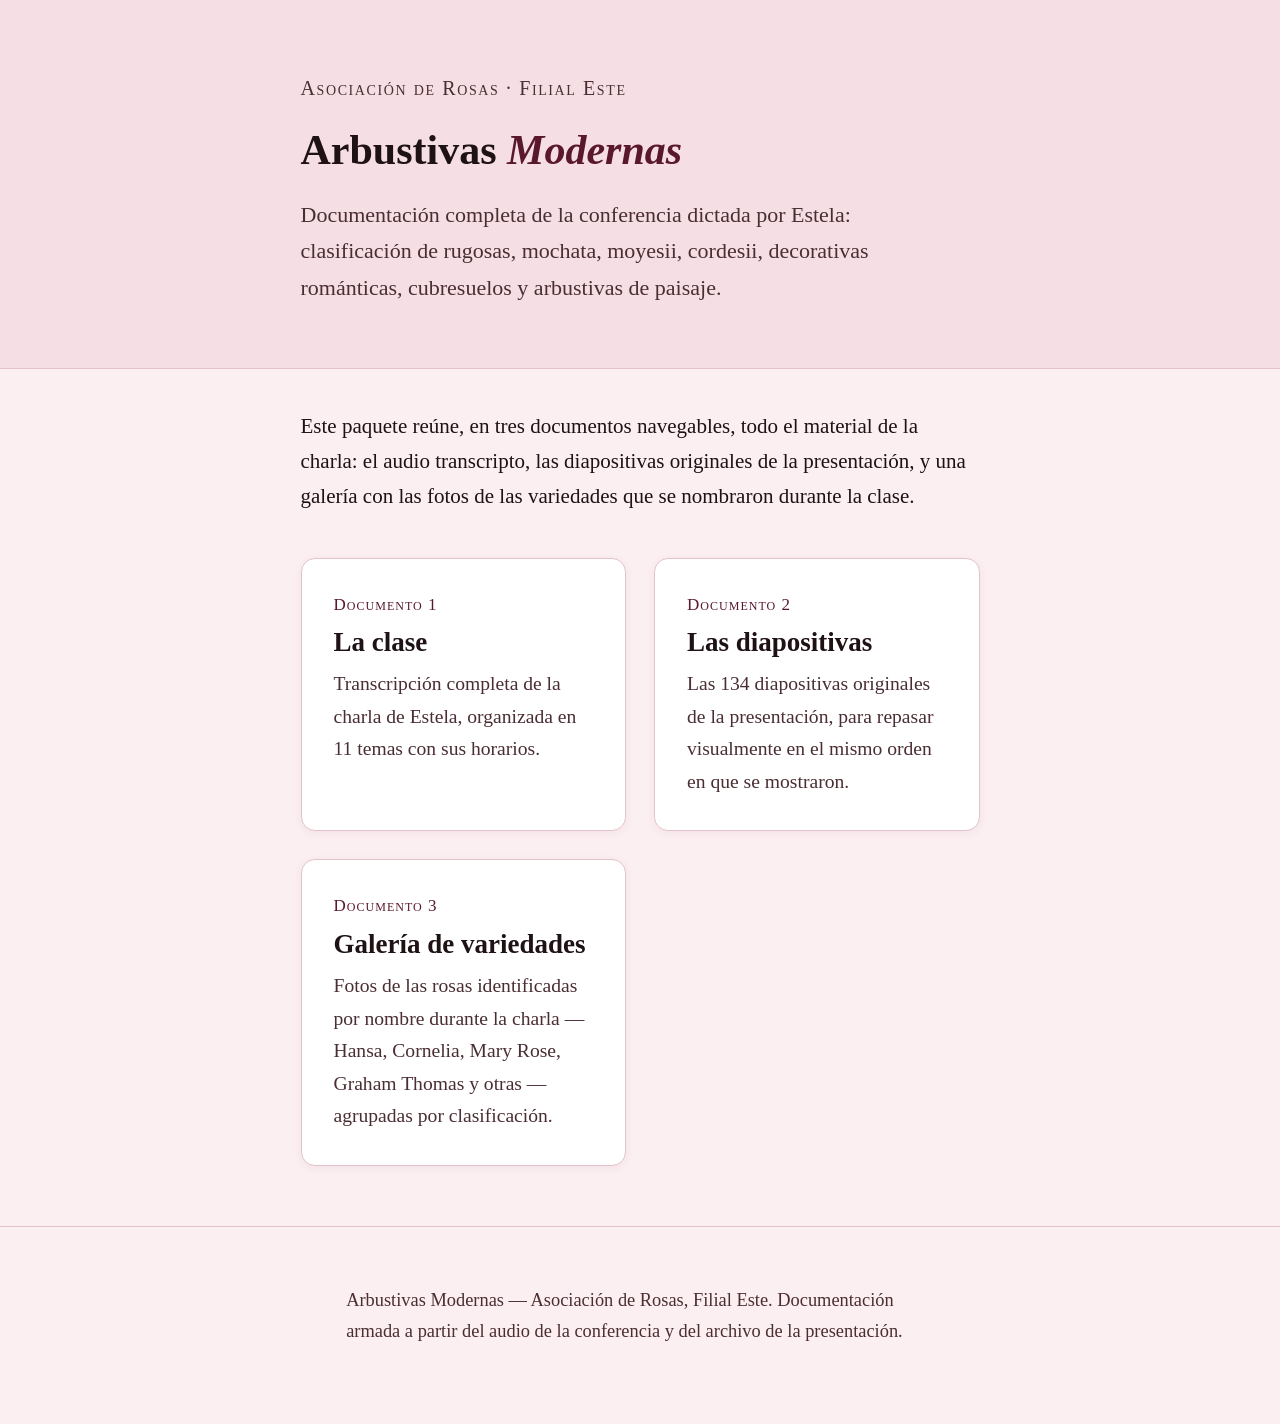
==== index.html @ 20c44b76 "Documentación Arbustivas Modernas — clase, diapositivas y galería Co-Authored-By: Claude Sonnet 5 <n" ====
<!doctype html>
<html lang="es">
<head>
<meta charset="utf-8">
<meta name="viewport" content="width=device-width, initial-scale=1">
<meta name="robots" content="noindex, nofollow">
<title>Arbustivas Modernas — Asociación de Rosas, Filial Este</title>
<meta name="description" content="Documentación completa de la conferencia sobre Arbustivas Modernas dictada por Estela: clase, diapositivas y galería de variedades.">
<link rel="stylesheet" href="assets/style.css">
</head>
<body>

<header class="hero">
  <div class="envoltorio">
    <p class="eyebrow">Asociación de Rosas · Filial Este</p>
    <h1>Arbustivas <em>Modernas</em></h1>
    <p class="bajada">Documentación completa de la conferencia dictada por Estela: clasificación de
    rugosas, mochata, moyesii, cordesii, decorativas románticas, cubresuelos y arbustivas de paisaje.</p>
  </div>
</header>

<main class="envoltorio">

  <p style="margin-top:2rem">Este paquete reúne, en tres documentos navegables, todo el material de la
  charla: el audio transcripto, las diapositivas originales de la presentación, y una
  galería con las fotos de las variedades que se nombraron durante la clase.</p>

  <div class="tarjetas">
    <a class="tarjeta" href="clase.html">
      <p class="num">Documento 1</p>
      <h2>La clase</h2>
      <p>Transcripción completa de la charla de Estela, organizada en 11 temas con sus horarios.</p>
    </a>
    <a class="tarjeta" href="presentacion.html">
      <p class="num">Documento 2</p>
      <h2>Las diapositivas</h2>
      <p>Las 134 diapositivas originales de la presentación, para repasar visualmente en el mismo
      orden en que se mostraron.</p>
    </a>
    <a class="tarjeta" href="galeria.html">
      <p class="num">Documento 3</p>
      <h2>Galería de variedades</h2>
      <p>Fotos de las rosas identificadas por nombre durante la charla — Hansa, Cornelia, Mary
      Rose, Graham Thomas y otras — agrupadas por clasificación.</p>
    </a>
  </div>

</main>

<footer class="pie">
  <div class="envoltorio">
    <p>Arbustivas Modernas — Asociación de Rosas, Filial Este. Documentación armada a partir del
    audio de la conferencia y del archivo de la presentación.</p>
  </div>
</footer>

</body>
</html>
---- assets/style.css ----
/* Arbustivas Modernas — hoja de estilos compartida
   Paleta y convenciones de accesibilidad heredadas del paquete de la
   Filial Este para público de 60 a 90 años: contraste verificado AAA,
   tipografía grande, sin dependencias externas (funciona sin internet). */

:root{
  --tinta:#1E1215;
  --tinta-suave:#4A2E33;
  --papel:#FCEFF1;
  --papel-hondo:#F6DFE4;
  --papel-card:#FFFFFF;
  --bordo:#5A182C;
  --follaje:#2E4B27;
  --linea:#E3C3CB;
  --medida:70ch;
  --radio:14px;
}

*{box-sizing:border-box}

html{font-size:20px}

body{
  margin:0;
  background:var(--papel);
  color:var(--tinta);
  font-family:Georgia,'Palatino Linotype','Book Antiqua',serif;
  font-size:1.05rem;
  line-height:1.66;
  -webkit-font-smoothing:antialiased;
}

h1,h2,h3,h4{
  font-family:Georgia,'Palatino Linotype',serif;
  font-weight:700;
  line-height:1.2;
  color:var(--tinta);
  margin:0 0 .5em;
}

a{color:var(--bordo)}
a:hover,a:focus-visible{color:var(--tinta)}
a:focus-visible,button:focus-visible{outline:3px solid var(--bordo);outline-offset:2px}

.envoltorio{
  max-width:var(--medida);
  margin:0 auto;
  padding:0 1.4rem;
}

.envoltorio-ancho{
  max-width:1200px;
  margin:0 auto;
  padding:0 1.4rem;
}

/* ---------- encabezado / eyebrow ---------- */
.eyebrow{
  font-family:Georgia,serif;
  font-variant:small-caps;
  letter-spacing:.08em;
  font-size:1rem;
  color:var(--tinta-suave);
}

header.hero{
  background:var(--papel-hondo);
  border-bottom:1px solid var(--linea);
  padding:2.6rem 0 2rem;
}

header.hero h1{font-size:2.1rem}
header.hero h1 em{font-style:italic;color:var(--bordo)}
header.hero .bajada{max-width:60ch;color:var(--tinta-suave);font-size:1.1rem;margin-top:.6rem}

/* ---------- navegación ---------- */
nav.migas{font-size:.92rem;padding:1rem 0;color:var(--tinta-suave)}
nav.migas a{text-decoration:none}
nav.migas a:hover{text-decoration:underline}

.volver{
  display:inline-block;margin:2rem 0;
  font-size:.95rem;text-decoration:none;
  border:1px solid var(--linea);border-radius:999px;
  padding:.5rem 1.1rem;color:var(--bordo);
}
.volver:hover{background:var(--papel-hondo)}

/* ---------- tarjetas de índice (index.html) ---------- */
.tarjetas{
  display:grid;grid-template-columns:repeat(auto-fit,minmax(240px,1fr));
  gap:1.4rem;margin:2.2rem 0;
}
.tarjeta{
  background:var(--papel-card);
  border:1px solid var(--linea);
  border-radius:var(--radio);
  padding:1.6rem;
  text-decoration:none;
  color:var(--tinta);
  display:block;
  box-shadow:0 2px 10px rgba(90,24,44,.06);
  transition:transform .15s ease, box-shadow .15s ease;
}
.tarjeta:hover,.tarjeta:focus-visible{
  transform:translateY(-3px);
  box-shadow:0 8px 22px rgba(90,24,44,.14);
  color:var(--tinta);
}
.tarjeta .num{
  font-size:.85rem;color:var(--bordo);font-variant:small-caps;letter-spacing:.06em;
}
.tarjeta h2{font-size:1.35rem;margin:.35rem 0 .5rem}
.tarjeta p{margin:0;color:var(--tinta-suave);font-size:.98rem}

/* ---------- tabla de contenidos (clase.html) ---------- */
.indice{
  background:var(--papel-card);
  border:1px solid var(--linea);
  border-radius:var(--radio);
  padding:1.4rem 1.6rem;
  margin:2rem 0;
}
.indice h2{font-size:1.05rem;font-variant:small-caps;letter-spacing:.05em;color:var(--tinta-suave);margin-bottom:.8rem}
.indice ol{margin:0;padding-left:1.3rem}
.indice li{margin:.35rem 0}
.indice a{text-decoration:none}
.indice a:hover{text-decoration:underline}

/* ---------- secciones de la clase ---------- */
section.tema{
  padding:2.4rem 0;
  border-top:1px solid var(--linea);
}
section.tema:first-of-type{border-top:none}
.tema .rango{
  font-size:.92rem;color:var(--tinta-suave);font-variant:small-caps;letter-spacing:.04em;
}
.tema h2{font-size:1.6rem;margin-top:.2rem}
.tema ul{padding-left:1.3rem}
.tema li{margin:.4rem 0}
.tema p{margin:0 0 1rem}

.nota{
  background:var(--papel-hondo);
  border-left:4px solid var(--bordo);
  border-radius:6px;
  padding:1.1rem 1.3rem;
  font-size:.98rem;
  color:var(--tinta-suave);
  margin:1.6rem 0;
}

/* ---------- fotos dentro de la clase ---------- */
.fotos-tema{
  display:grid;grid-template-columns:repeat(auto-fit,minmax(150px,1fr));
  gap:.9rem;margin:1.4rem 0 1.8rem;
}
.foto-card{text-align:center;text-decoration:none;color:var(--tinta)}
.foto-card img{
  width:100%;aspect-ratio:4/3;object-fit:cover;
  border-radius:10px;border:1px solid var(--linea);
  display:block;
}
.foto-card span{
  display:block;margin-top:.4rem;font-size:.88rem;color:var(--tinta-suave);
  font-variant:small-caps;letter-spacing:.03em;
}
.foto-card:hover img{border-color:var(--bordo)}

/* ---------- galería (galeria.html) ---------- */
.grupo-galeria{margin:2.6rem 0}
.grupo-galeria h2{font-size:1.4rem;border-bottom:1px solid var(--linea);padding-bottom:.5rem}
.grid-galeria{
  display:grid;grid-template-columns:repeat(auto-fill,minmax(220px,1fr));
  gap:1.2rem;margin-top:1.2rem;
}
.item-galeria{
  background:var(--papel-card);border:1px solid var(--linea);border-radius:var(--radio);
  overflow:hidden;text-decoration:none;color:var(--tinta);
}
.item-galeria img{width:100%;aspect-ratio:1/1;object-fit:cover;display:block}
.item-galeria figcaption{padding:.7rem .9rem}
.item-galeria .nombre{font-weight:700;font-size:1.02rem}
.item-galeria .detalle{display:block;font-size:.85rem;color:var(--tinta-suave);margin-top:.15rem}

/* ---------- visor de diapositivas (presentacion.html) ---------- */
.grid-slides{
  display:grid;grid-template-columns:repeat(auto-fill,minmax(160px,1fr));
  gap:.8rem;margin:2rem 0;
}
.mini-slide{
  border:1px solid var(--linea);border-radius:10px;overflow:hidden;
  cursor:zoom-in;background:var(--papel-card);position:relative;
}
.mini-slide img{width:100%;display:block;aspect-ratio:16/9;object-fit:cover}
.mini-slide .n{
  position:absolute;bottom:0;right:0;background:rgba(30,18,21,.72);color:#fff;
  font-size:.72rem;padding:2px 7px;border-top-left-radius:8px;
}
.mini-slide:hover,.mini-slide:focus-visible{outline:2px solid var(--bordo)}

.visor-fondo{
  position:fixed;inset:0;background:rgba(20,10,12,.92);
  display:none;align-items:center;justify-content:center;z-index:50;
  flex-direction:column;
}
.visor-fondo.activo{display:flex}
.visor-fondo img{max-width:92vw;max-height:80vh;border-radius:6px;box-shadow:0 20px 60px rgba(0,0,0,.5)}
.visor-pie{color:#F6DFE4;margin-top:1rem;font-size:1rem;text-align:center}
.visor-cerrar,.visor-flecha{
  position:absolute;background:transparent;border:2px solid #F6DFE4;color:#F6DFE4;
  border-radius:999px;width:48px;height:48px;font-size:1.4rem;cursor:pointer;
}
.visor-cerrar{top:20px;right:24px}
.visor-flecha.izq{left:20px;top:50%;transform:translateY(-50%)}
.visor-flecha.der{right:20px;top:50%;transform:translateY(-50%)}
.visor-cerrar:hover,.visor-flecha:hover{background:#F6DFE4;color:var(--tinta)}

footer.pie{
  border-top:1px solid var(--linea);
  margin-top:3rem;padding:2rem 0 3rem;
  color:var(--tinta-suave);font-size:.92rem;
}

@media (max-width:640px){
  html{font-size:19px}
  header.hero{padding:2rem 0 1.6rem}
  header.hero h1{font-size:1.7rem}
}
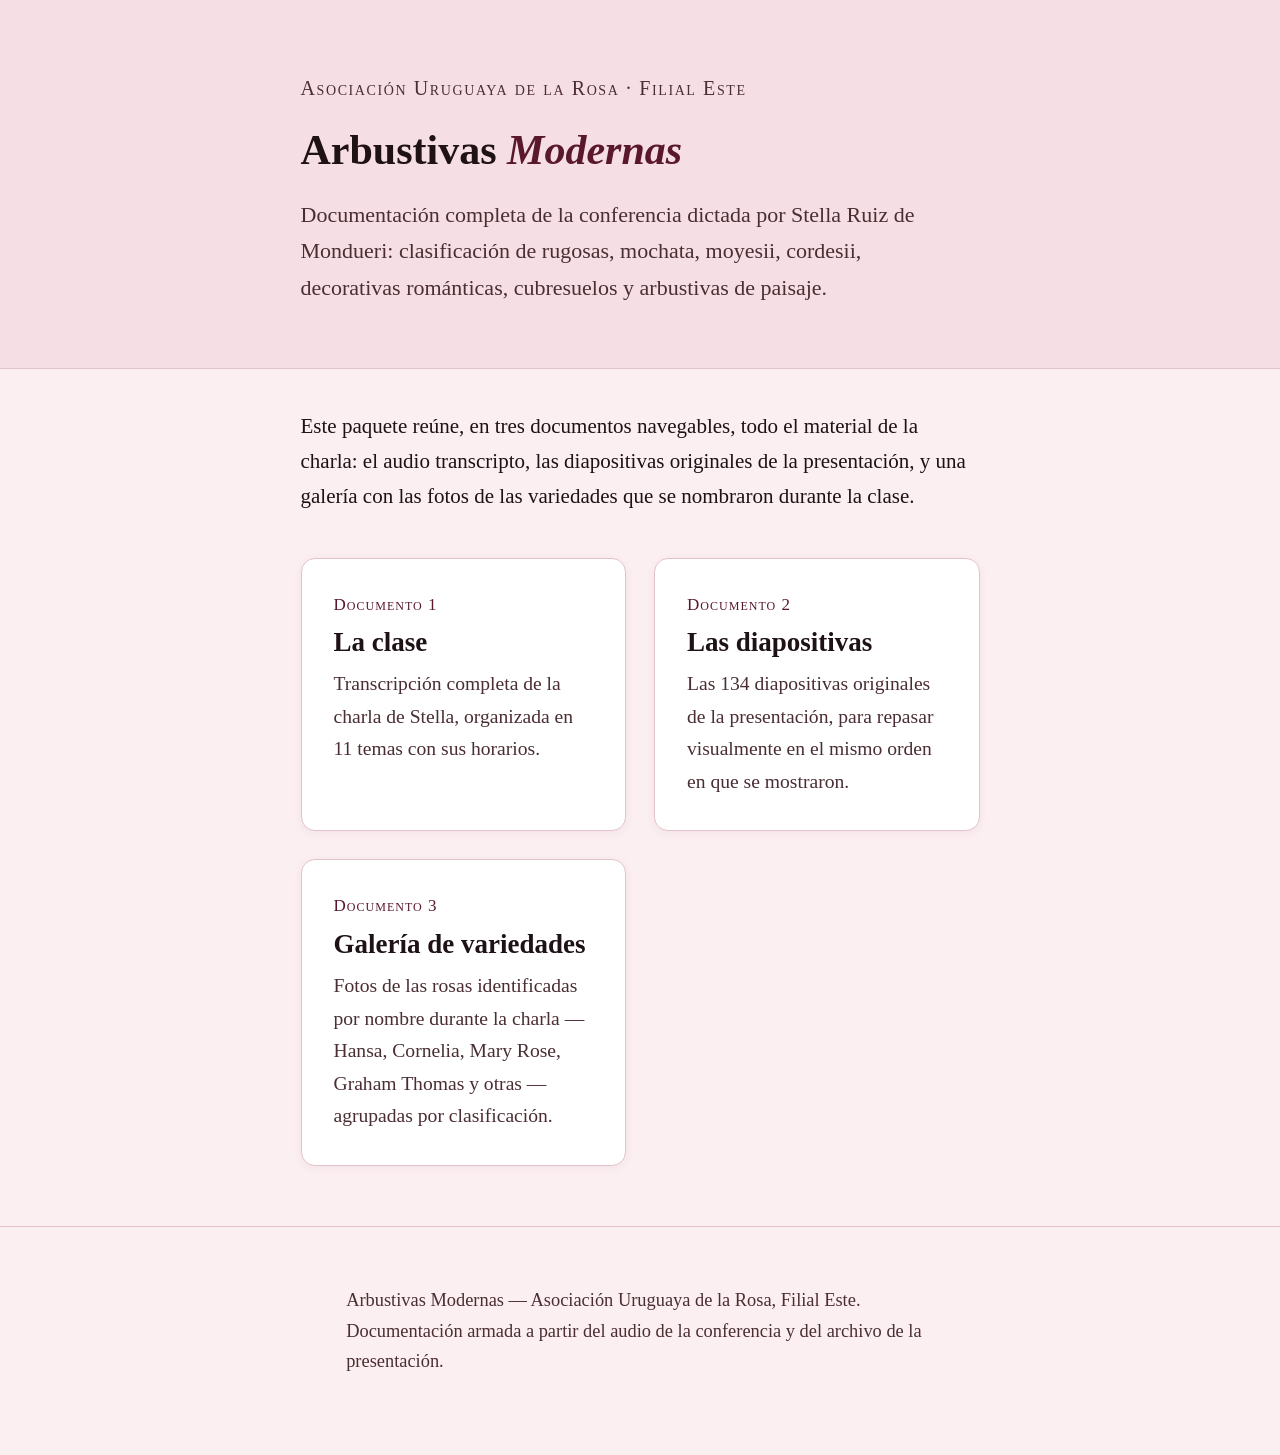
==== commit 341cbc37: "Corregir nombre de la disertante y de la asociación Stella Ruiz de Mondueri (no "Estela") y Asociaci" ====
--- a/index.html
+++ b/index.html
@@ -4,18 +4,19 @@
 <meta charset="utf-8">
 <meta name="viewport" content="width=device-width, initial-scale=1">
 <meta name="robots" content="noindex, nofollow">
-<title>Arbustivas Modernas — Asociación de Rosas, Filial Este</title>
-<meta name="description" content="Documentación completa de la conferencia sobre Arbustivas Modernas dictada por Estela: clase, diapositivas y galería de variedades.">
+<title>Arbustivas Modernas — Asociación Uruguaya de la Rosa, Filial Este</title>
+<meta name="description" content="Documentación completa de la conferencia sobre Arbustivas Modernas dictada por Stella: clase, diapositivas y galería de variedades.">
 <link rel="stylesheet" href="assets/style.css">
 </head>
 <body>
 
 <header class="hero">
   <div class="envoltorio">
-    <p class="eyebrow">Asociación de Rosas · Filial Este</p>
+    <p class="eyebrow">Asociación Uruguaya de la Rosa · Filial Este</p>
     <h1>Arbustivas <em>Modernas</em></h1>
-    <p class="bajada">Documentación completa de la conferencia dictada por Estela: clasificación de
-    rugosas, mochata, moyesii, cordesii, decorativas románticas, cubresuelos y arbustivas de paisaje.</p>
+    <p class="bajada">Documentación completa de la conferencia dictada por Stella Ruiz de Mondueri:
+    clasificación de rugosas, mochata, moyesii, cordesii, decorativas románticas, cubresuelos y
+    arbustivas de paisaje.</p>
   </div>
 </header>
 
@@ -29,7 +30,7 @@
     <a class="tarjeta" href="clase.html">
       <p class="num">Documento 1</p>
       <h2>La clase</h2>
-      <p>Transcripción completa de la charla de Estela, organizada en 11 temas con sus horarios.</p>
+      <p>Transcripción completa de la charla de Stella, organizada en 11 temas con sus horarios.</p>
     </a>
     <a class="tarjeta" href="presentacion.html">
       <p class="num">Documento 2</p>
@@ -49,7 +50,7 @@
 
 <footer class="pie">
   <div class="envoltorio">
-    <p>Arbustivas Modernas — Asociación de Rosas, Filial Este. Documentación armada a partir del
+    <p>Arbustivas Modernas — Asociación Uruguaya de la Rosa, Filial Este. Documentación armada a partir del
     audio de la conferencia y del archivo de la presentación.</p>
   </div>
 </footer>
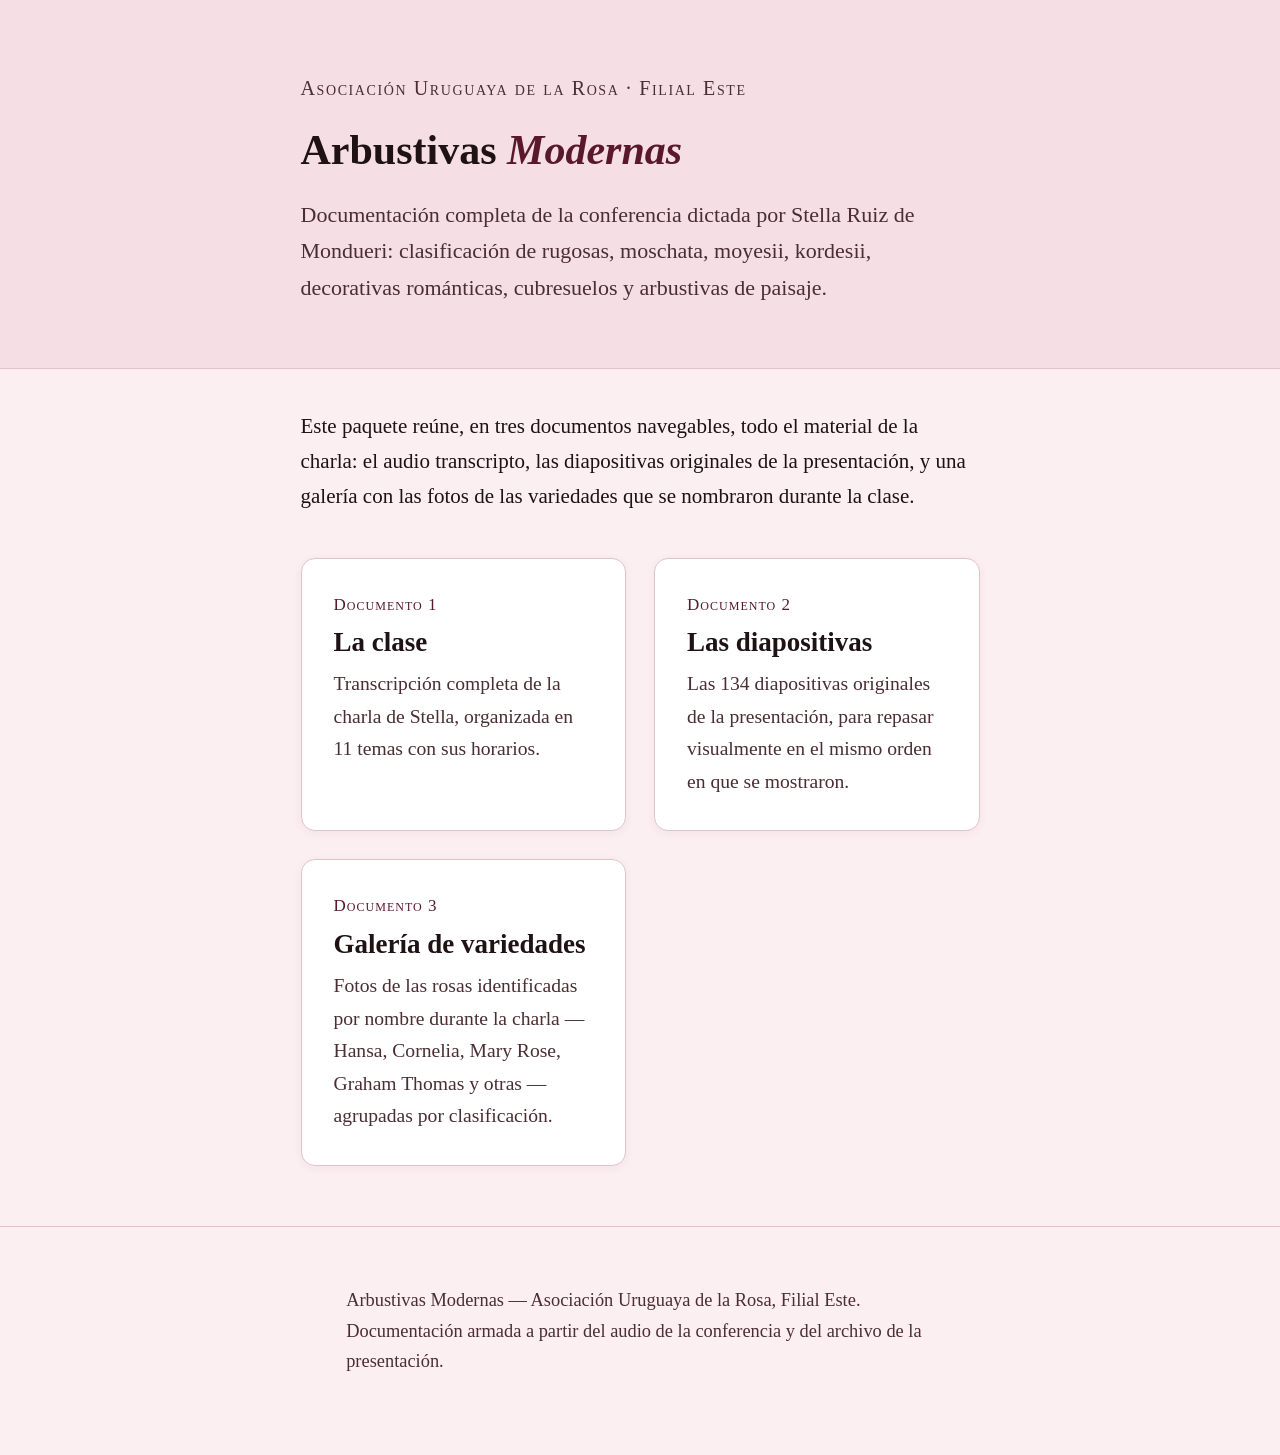
==== commit 7b461de0: "Corregir Kordesii/Kordes y Moschata, agregar clasificación oficial - "Cordesii"/"Cordes" → "Kordesii" ====
--- a/index.html
+++ b/index.html
@@ -15,7 +15,7 @@
     <p class="eyebrow">Asociación Uruguaya de la Rosa · Filial Este</p>
     <h1>Arbustivas <em>Modernas</em></h1>
     <p class="bajada">Documentación completa de la conferencia dictada por Stella Ruiz de Mondueri:
-    clasificación de rugosas, mochata, moyesii, cordesii, decorativas románticas, cubresuelos y
+    clasificación de rugosas, moschata, moyesii, kordesii, decorativas románticas, cubresuelos y
     arbustivas de paisaje.</p>
   </div>
 </header>
